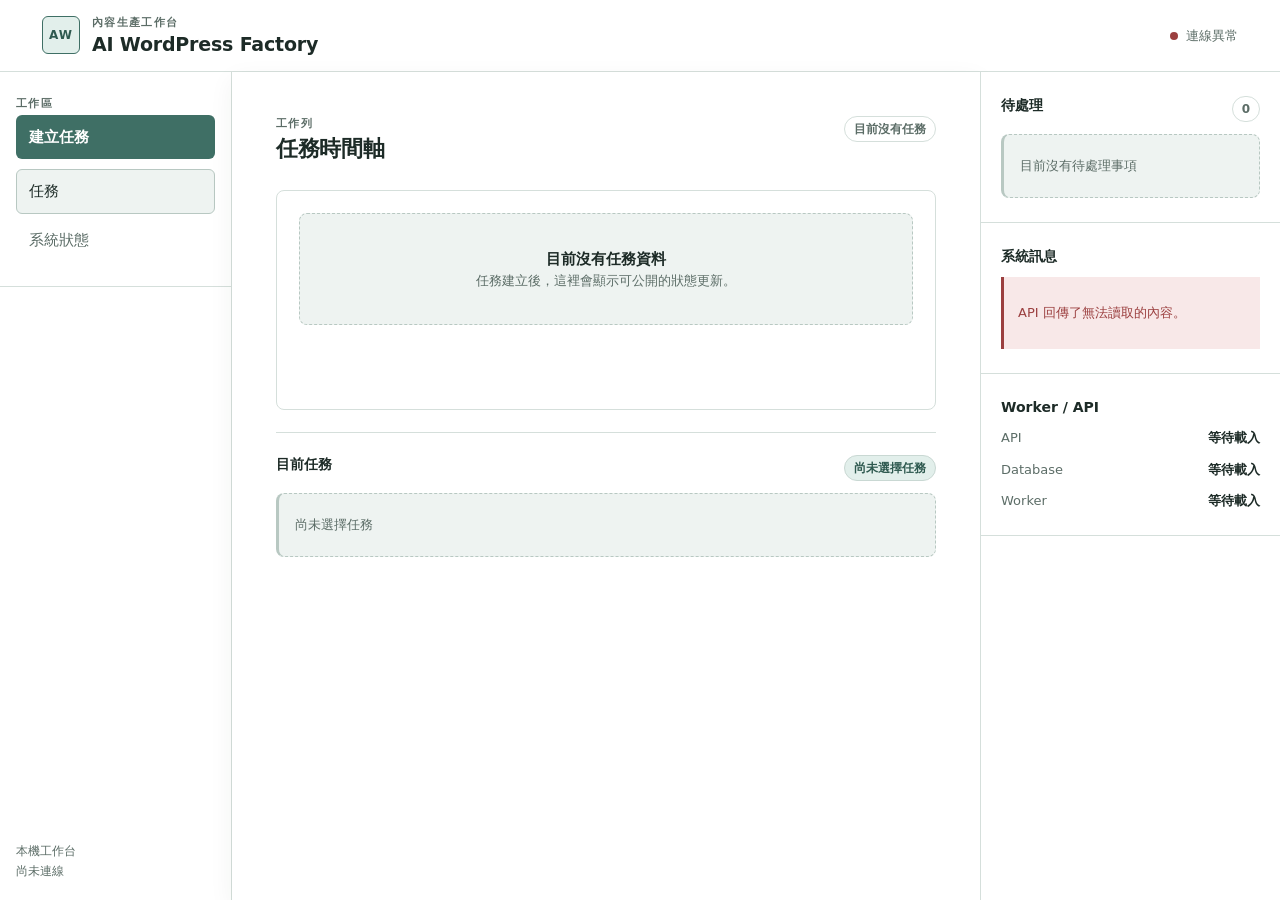
==== static/index.html @ c1b6e2e1 "feat(ui): add static shell and API client - no-build HTML/CSS/ES modules - same-origin API client - " ====
<!doctype html>
<html lang="zh-Hant">
<head>
  <meta charset="utf-8">
  <meta name="viewport" content="width=device-width, initial-scale=1">
  <meta name="color-scheme" content="light">
  <title>AI WordPress Factory</title>
  <link rel="stylesheet" href="/static/css/app.css">
</head>
<body>
  <div class="app-shell" data-active-panel="tasks">
    <header class="topbar">
      <div class="brand-block">
        <span class="brand-mark" aria-hidden="true">AW</span>
        <div class="brand-copy">
          <p class="brand-overline">內容生產工作台</p>
          <h1>AI WordPress Factory</h1>
        </div>
      </div>
      <div class="connection" aria-label="系統連線">
        <span class="connection-dot" aria-hidden="true"></span>
        <span id="connection-label">載入中</span>
      </div>
    </header>

    <nav class="mobile-nav" aria-label="行動版主要選單">
      <div class="mobile-tabs" role="tablist" aria-label="主要面板">
        <button class="mobile-tab" type="button" role="tab" aria-selected="true" data-panel="tasks">任務</button>
        <button class="mobile-tab" type="button" role="tab" aria-selected="false" data-panel="menu">主選單</button>
        <button class="mobile-tab" type="button" role="tab" aria-selected="false" data-panel="messages">訊息</button>
      </div>
    </nav>

    <div class="layout">
      <aside class="panel panel-nav" aria-labelledby="nav-title">
        <h2 id="nav-title" class="visually-hidden">主要選單</h2>
        <div class="nav-section">
          <p class="section-label">工作區</p>
          <button class="nav-action" type="button" data-panel="tasks">建立任務</button>
          <nav class="nav-links" aria-label="任務選單">
            <button class="nav-link" type="button" data-panel="tasks" aria-current="page">任務</button>
            <button class="nav-link" type="button" data-panel="messages">系統狀態</button>
          </nav>
        </div>
        <div class="nav-foot">
          <p>本機工作台</p>
          <p class="muted">尚未連線</p>
        </div>
      </aside>

      <main class="panel panel-main" aria-labelledby="timeline-title">
        <div class="panel-heading">
          <div>
            <p class="eyebrow">工作列</p>
            <h2 id="timeline-title">任務時間軸</h2>
          </div>
          <span class="date-label" id="timeline-date">載入中</span>
        </div>

        <section class="timeline-region" aria-labelledby="timeline-title">
          <div id="timeline-loading" class="loading-state" role="status" aria-live="polite">
            <span class="skeleton skeleton-title" aria-hidden="true"></span>
            <span class="skeleton skeleton-line" aria-hidden="true"></span>
            <span class="skeleton skeleton-line skeleton-line-short" aria-hidden="true"></span>
            <span class="visually-hidden">正在載入任務時間軸</span>
          </div>
          <div id="timeline-empty" class="empty-state" hidden>
            <p class="empty-title">目前沒有任務資料</p>
            <p class="empty-copy">任務建立後，這裡會顯示可公開的狀態更新。</p>
          </div>
          <div id="timeline-content" class="timeline-content" hidden></div>
        </section>

        <section class="current-task" aria-labelledby="current-task-title">
          <div class="subsection-heading">
            <h3 id="current-task-title">目前任務</h3>
            <span id="current-task-status" class="status-chip">等待載入</span>
          </div>
          <div id="current-task-empty" class="quiet-state">尚未選擇任務</div>
          <div id="current-task-detail" class="current-task-detail" hidden></div>
        </section>
      </main>

      <aside class="panel panel-side" aria-labelledby="side-title">
        <h2 id="side-title" class="visually-hidden">待處理與系統</h2>
        <section class="side-section" aria-labelledby="pending-title">
          <div class="subsection-heading">
            <h3 id="pending-title">待處理</h3>
            <span class="count-label">0</span>
          </div>
          <div id="pending-empty" class="quiet-state">目前沒有待處理事項</div>
          <div id="pending-list" hidden></div>
        </section>

        <section class="side-section" aria-labelledby="message-title">
          <div class="subsection-heading">
            <h3 id="message-title">系統訊息</h3>
          </div>
          <div id="system-message" class="message-state" role="status" aria-live="polite">正在載入</div>
        </section>

        <section class="side-section" aria-labelledby="health-title">
          <div class="subsection-heading">
            <h3 id="health-title">Worker / API</h3>
          </div>
          <dl class="health-grid">
            <div><dt>API</dt><dd id="health-api">等待載入</dd></div>
            <div><dt>Database</dt><dd id="health-database">等待載入</dd></div>
            <div><dt>Worker</dt><dd id="health-worker">等待載入</dd></div>
          </dl>
        </section>
      </aside>
    </div>
  </div>
  <script type="module" src="/static/js/app.js"></script>
</body>
</html>
---- static/css/app.css ----
:root {
  color-scheme: light;
  --bg: #f3f6f5;
  --surface: #ffffff;
  --surface-muted: #eef3f1;
  --border: #d5dfdb;
  --border-strong: #b8c8c2;
  --text: #1d2b27;
  --text-muted: #5c6d67;
  --accent: #3f6f65;
  --accent-strong: #2e594f;
  --accent-soft: #e2efeb;
  --warning: #8a5a22;
  --danger: #9b3f3f;
  --shadow: 0 8px 24px rgba(29, 43, 39, 0.06);
  --radius: 8px;
  --nav-width: 232px;
  --side-width: 300px;
}

* {
  box-sizing: border-box;
}

html {
  min-width: 320px;
  background: var(--bg);
}

body {
  min-height: 100%;
  margin: 0;
  background: var(--bg);
  color: var(--text);
  font-family: ui-sans-serif, system-ui, -apple-system, BlinkMacSystemFont, "Segoe UI", sans-serif;
  font-size: 15px;
  line-height: 1.5;
}

button,
input,
textarea,
select {
  font: inherit;
}

button {
  color: inherit;
}

button:focus-visible,
a:focus-visible {
  outline: 3px solid rgba(63, 111, 101, 0.32);
  outline-offset: 2px;
}

[hidden] {
  display: none !important;
}

.app-shell {
  min-height: 100dvh;
  display: flex;
  flex-direction: column;
}

.topbar {
  min-height: 72px;
  display: flex;
  align-items: center;
  justify-content: space-between;
  gap: 24px;
  padding: 12px clamp(18px, 4vw, 42px);
  background: var(--surface);
  border-bottom: 1px solid var(--border);
}

.brand-block {
  display: flex;
  align-items: center;
  min-width: 0;
  gap: 12px;
}

.brand-mark {
  width: 38px;
  height: 38px;
  display: grid;
  place-items: center;
  flex: 0 0 auto;
  border: 1px solid var(--accent);
  border-radius: 6px;
  background: var(--accent-soft);
  color: var(--accent-strong);
  font-size: 12px;
  font-weight: 700;
  letter-spacing: 0.08em;
}

.brand-copy {
  min-width: 0;
}

.brand-overline,
.eyebrow,
.section-label {
  margin: 0 0 2px;
  color: var(--text-muted);
  font-size: 11px;
  font-weight: 700;
  letter-spacing: 0.12em;
  text-transform: uppercase;
}

h1,
h2,
h3,
p {
  margin-top: 0;
}

h1 {
  margin-bottom: 0;
  font-size: 19px;
  line-height: 1.2;
  letter-spacing: -0.01em;
}

h2 {
  margin-bottom: 0;
  font-size: 22px;
  line-height: 1.25;
  letter-spacing: -0.015em;
}

h3 {
  margin-bottom: 0;
  font-size: 14px;
  line-height: 1.3;
}

.connection {
  display: inline-flex;
  align-items: center;
  gap: 8px;
  color: var(--text-muted);
  font-size: 13px;
  white-space: nowrap;
}

.connection-dot {
  width: 8px;
  height: 8px;
  border-radius: 50%;
  background: var(--warning);
}

.connection.is-ready .connection-dot {
  background: var(--accent);
}

.connection.is-error .connection-dot {
  background: var(--danger);
}

.mobile-nav {
  display: none;
}

.layout {
  flex: 1 1 auto;
  display: grid;
  grid-template-columns: var(--nav-width) minmax(0, 1fr) var(--side-width);
  min-height: 0;
  background: var(--bg);
}

.panel {
  min-width: 0;
  background: var(--surface);
}

.panel-nav {
  display: flex;
  flex-direction: column;
  border-right: 1px solid var(--border);
}

.nav-section {
  padding: 24px 16px;
  border-bottom: 1px solid var(--border);
}

.nav-action,
.nav-link {
  width: 100%;
  display: block;
  padding: 10px 12px;
  border: 1px solid transparent;
  border-radius: 6px;
  background: transparent;
  text-align: left;
  cursor: pointer;
  transition: background-color 160ms ease, border-color 160ms ease, color 160ms ease;
}

.nav-action {
  margin-bottom: 10px;
  background: var(--accent);
  color: #ffffff;
  font-weight: 700;
}

.nav-action:hover {
  background: var(--accent-strong);
}

.nav-action:active,
.nav-link:active,
.mobile-tab:active {
  transform: translateY(1px);
}

.nav-link {
  color: var(--text-muted);
}

.nav-link:hover,
.nav-link[aria-current="page"] {
  border-color: var(--border-strong);
  background: var(--surface-muted);
  color: var(--text);
}

.nav-links {
  display: grid;
  gap: 4px;
}

.nav-foot {
  margin-top: auto;
  padding: 18px 16px;
  color: var(--text-muted);
  font-size: 12px;
}

.nav-foot p {
  margin-bottom: 2px;
}

.panel-main {
  overflow: auto;
  padding: clamp(22px, 4vw, 44px);
  box-shadow: var(--shadow);
}

.panel-heading,
.subsection-heading {
  display: flex;
  align-items: flex-start;
  justify-content: space-between;
  gap: 16px;
}

.panel-heading {
  margin-bottom: 28px;
}

.date-label,
.count-label,
.status-chip {
  display: inline-flex;
  align-items: center;
  min-height: 26px;
  padding: 3px 9px;
  border: 1px solid var(--border);
  border-radius: 999px;
  background: var(--surface);
  color: var(--text-muted);
  font-size: 12px;
  font-weight: 600;
  white-space: nowrap;
}

.status-chip {
  border-color: #c9d8d3;
  background: var(--accent-soft);
  color: var(--accent-strong);
}

.timeline-region {
  min-height: 220px;
  padding: 22px;
  border: 1px solid var(--border);
  border-radius: var(--radius);
  background: var(--surface);
}

.loading-state,
.empty-state,
.quiet-state,
.message-state {
  min-height: 112px;
  display: grid;
  align-content: center;
  justify-items: center;
  padding: 20px;
  text-align: center;
}

.empty-state,
.quiet-state {
  border: 1px dashed var(--border-strong);
  border-radius: var(--radius);
  background: var(--surface-muted);
}

.empty-title,
.empty-copy,
.quiet-state,
.message-state {
  margin-bottom: 0;
  color: var(--text-muted);
}

.empty-title {
  color: var(--text);
  font-weight: 700;
}

.empty-copy {
  max-width: 42ch;
  margin-bottom: 0;
  font-size: 13px;
}

.skeleton {
  display: block;
  border-radius: 4px;
  background: var(--surface-muted);
}

.skeleton-title {
  width: 42%;
  height: 18px;
  margin-bottom: 18px;
}

.skeleton-line {
  width: 100%;
  height: 10px;
  margin-bottom: 10px;
}

.skeleton-line-short {
  width: 68%;
}

.current-task {
  margin-top: 22px;
  padding-top: 22px;
  border-top: 1px solid var(--border);
}

.subsection-heading {
  margin-bottom: 12px;
}

.quiet-state {
  min-height: 64px;
  justify-items: start;
  padding: 14px 16px;
  border-left: 3px solid var(--border-strong);
  background: var(--surface-muted);
  font-size: 13px;
}

.current-task-detail {
  padding: 14px 16px;
  border: 1px solid var(--border);
  border-radius: 6px;
}

.panel-side {
  border-left: 1px solid var(--border);
}

.side-section {
  padding: 24px 20px;
  border-bottom: 1px solid var(--border);
}

.count-label {
  min-width: 26px;
  justify-content: center;
}

.message-state {
  min-height: 72px;
  justify-items: start;
  padding: 12px 14px;
  border-left: 3px solid var(--accent);
  background: var(--accent-soft);
  color: var(--accent-strong);
  font-size: 13px;
}

.message-state.is-error {
  border-left-color: var(--danger);
  background: #f8e8e8;
  color: var(--danger);
}

.health-grid {
  display: grid;
  gap: 12px;
  margin: 0;
}

.health-grid div {
  display: flex;
  align-items: baseline;
  justify-content: space-between;
  gap: 12px;
}

.health-grid dt {
  color: var(--text-muted);
  font-size: 13px;
}

.health-grid dd {
  margin: 0;
  color: var(--text);
  font-size: 13px;
  font-weight: 700;
  text-align: right;
}

.visually-hidden {
  position: absolute !important;
  width: 1px !important;
  height: 1px !important;
  padding: 0 !important;
  margin: -1px !important;
  overflow: hidden !important;
  clip: rect(0, 0, 0, 0) !important;
  white-space: nowrap !important;
  border: 0 !important;
}

@media (max-width: 900px) {
  .topbar {
    min-height: 64px;
    gap: 12px;
    padding: 10px 16px;
  }

  .brand-mark {
    width: 34px;
    height: 34px;
  }

  .brand-overline {
    display: none;
  }

  h1 {
    font-size: 16px;
  }

  .connection {
    font-size: 12px;
  }

  .mobile-nav {
    display: block;
    background: var(--surface);
    border-bottom: 1px solid var(--border);
  }

  .mobile-tabs {
    display: grid;
    grid-template-columns: repeat(3, 1fr);
    gap: 4px;
    padding: 7px;
  }

  .mobile-tab {
    min-height: 38px;
    padding: 6px 8px;
    border: 1px solid transparent;
    border-radius: 6px;
    background: transparent;
    color: var(--text-muted);
    font-weight: 700;
    cursor: pointer;
  }

  .mobile-tab[aria-selected="true"] {
    border-color: var(--border-strong);
    background: var(--accent-soft);
    color: var(--accent-strong);
  }

  .layout {
    display: block;
  }

  .panel {
    display: none;
    border: 0;
    box-shadow: none;
  }

  .app-shell[data-active-panel="tasks"] .panel-main,
  .app-shell[data-active-panel="menu"] .panel-nav,
  .app-shell[data-active-panel="messages"] .panel-side {
    display: block;
  }

  .panel-nav,
  .panel-side {
    min-height: calc(100dvh - 128px);
  }

  .panel-main {
    min-height: calc(100dvh - 128px);
    padding: 20px 16px;
  }

  .panel-nav {
    padding: 0;
  }

  .panel-side {
    padding: 0;
  }

  .nav-section,
  .side-section {
    padding: 20px 16px;
  }

  .nav-foot {
    padding: 16px;
  }

  .timeline-region {
    min-height: 190px;
    padding: 16px;
  }

  .panel-heading {
    margin-bottom: 20px;
  }

  h2 {
    font-size: 20px;
  }
}

@media (prefers-reduced-motion: reduce) {
  *,
  *::before,
  *::after {
    scroll-behavior: auto !important;
    transition-duration: 0.01ms !important;
    animation-duration: 0.01ms !important;
    animation-iteration-count: 1 !important;
  }
}
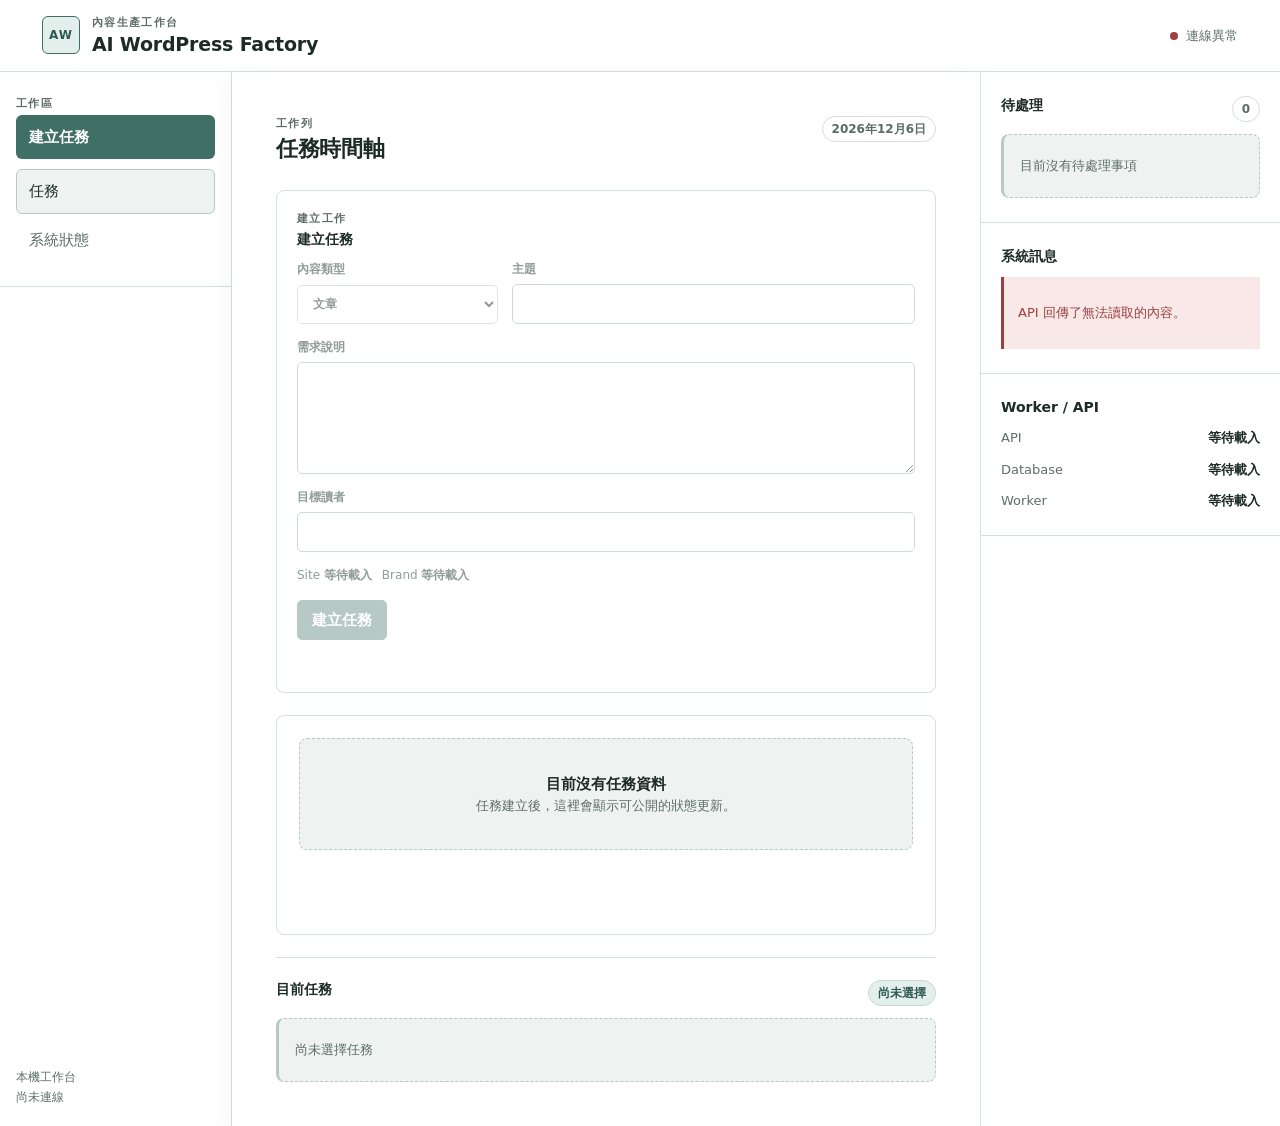
==== commit ce8b27bc: "feat(ui): add task creation and timeline polling - POST/PAGE task form - stable idempotent submissio" ====
--- a/static/index.html
+++ b/static/index.html
@@ -57,6 +57,55 @@
           <span class="date-label" id="timeline-date">載入中</span>
         </div>
 
+        <section class="task-composer" aria-labelledby="task-form-title">
+          <div class="subsection-heading">
+            <div>
+              <p class="eyebrow">建立工作</p>
+              <h3 id="task-form-title">建立任務</h3>
+            </div>
+            <button id="new-task-button" class="text-button" type="button" hidden>建立另一筆</button>
+          </div>
+          <form id="task-form" novalidate>
+            <fieldset id="task-fields" disabled>
+              <div class="form-grid">
+                <label>內容類型
+                  <select id="content-type" name="content_type" required>
+                    <option value="POST">文章</option>
+                    <option value="PAGE">頁面</option>
+                  </select>
+                </label>
+                <label>主題
+                  <input id="topic" name="topic" type="text" minlength="3" maxlength="150" required>
+                </label>
+                <label class="form-wide">需求說明
+                  <textarea id="brief" name="brief" minlength="20" maxlength="5000" rows="5" required></textarea>
+                </label>
+                <label id="audience-field" class="form-wide">目標讀者
+                  <input id="target-audience" name="target_audience" type="text" required>
+                </label>
+                <label id="purpose-field" class="form-wide" hidden>頁面用途
+                  <select id="page-purpose" name="page_purpose">
+                    <option value="">請選擇</option>
+                  </select>
+                </label>
+              </div>
+              <div class="scope-summary" aria-label="工作區範圍">
+                <span>Site <strong id="site-label">等待載入</strong></span>
+                <span>Brand <strong id="brand-label">等待載入</strong></span>
+              </div>
+              <div class="form-actions">
+                <button id="submit-task" class="primary-button" type="submit">建立任務</button>
+              </div>
+            </fieldset>
+          </form>
+          <div id="submission-message" class="form-message" role="status" aria-live="polite"></div>
+          <div id="uncertain-actions" class="form-actions" hidden>
+            <button id="resubmit-task" class="primary-button" type="button">使用相同提交識別重新送出</button>
+            <button id="cancel-submission" class="text-button" type="button">取消並重新建立</button>
+          </div>
+          <dl id="request-summary" class="request-summary" hidden></dl>
+        </section>
+
         <section class="timeline-region" aria-labelledby="timeline-title">
           <div id="timeline-loading" class="loading-state" role="status" aria-live="polite">
             <span class="skeleton skeleton-title" aria-hidden="true"></span>
@@ -69,6 +118,9 @@
             <p class="empty-copy">任務建立後，這裡會顯示可公開的狀態更新。</p>
           </div>
           <div id="timeline-content" class="timeline-content" hidden></div>
+          <div class="list-actions">
+            <button id="load-more" class="text-button" type="button" hidden>載入更多</button>
+          </div>
         </section>
 
         <section class="current-task" aria-labelledby="current-task-title">
@@ -78,6 +130,14 @@
           </div>
           <div id="current-task-empty" class="quiet-state">尚未選擇任務</div>
           <div id="current-task-detail" class="current-task-detail" hidden></div>
+          <section id="event-region" class="event-region" aria-labelledby="event-title" hidden>
+            <div class="subsection-heading">
+              <h3 id="event-title">事件紀錄</h3>
+              <span id="event-sync" class="muted">等待同步</span>
+            </div>
+            <ol id="event-list" class="event-list"></ol>
+            <div id="event-empty" class="quiet-state">目前沒有公開事件</div>
+          </section>
         </section>
       </main>
 
--- a/static/css/app.css
+++ b/static/css/app.css
@@ -362,6 +362,226 @@
   border-top: 1px solid var(--border);
 }
 
+.task-composer {
+  margin-bottom: 22px;
+  padding: 20px;
+  border: 1px solid var(--border);
+  border-radius: var(--radius);
+  background: var(--surface);
+}
+
+.form-grid {
+  display: grid;
+  grid-template-columns: minmax(0, 1fr) minmax(0, 2fr);
+  gap: 14px;
+}
+
+.form-grid label {
+  display: grid;
+  gap: 6px;
+  color: var(--text-muted);
+  font-size: 12px;
+  font-weight: 700;
+}
+
+.form-wide {
+  grid-column: 1 / -1;
+}
+
+input,
+select,
+textarea {
+  width: 100%;
+  padding: 10px 11px;
+  border: 1px solid var(--border-strong);
+  border-radius: 5px;
+  background: var(--surface);
+  color: var(--text);
+}
+
+textarea {
+  resize: vertical;
+}
+
+input:invalid:not(:placeholder-shown),
+textarea:invalid:not(:placeholder-shown),
+select:invalid {
+  border-color: var(--danger);
+}
+
+fieldset {
+  min-width: 0;
+  margin: 0;
+  padding: 0;
+  border: 0;
+}
+
+fieldset:disabled {
+  opacity: 0.68;
+}
+
+.scope-summary,
+.form-actions,
+.list-actions,
+.event-meta {
+  display: flex;
+  align-items: center;
+  flex-wrap: wrap;
+  gap: 10px;
+}
+
+.scope-summary {
+  margin-top: 14px;
+  color: var(--text-muted);
+  font-size: 12px;
+}
+
+.form-actions {
+  margin-top: 16px;
+}
+
+.primary-button,
+.text-button {
+  min-height: 38px;
+  padding: 8px 14px;
+  border: 1px solid var(--accent);
+  border-radius: 5px;
+  cursor: pointer;
+  font-weight: 700;
+}
+
+.primary-button {
+  background: var(--accent);
+  color: #ffffff;
+}
+
+.text-button {
+  background: transparent;
+  color: var(--accent-strong);
+}
+
+.primary-button:disabled,
+.text-button:disabled {
+  cursor: not-allowed;
+  opacity: 0.55;
+}
+
+.form-message {
+  min-height: 22px;
+  margin-top: 10px;
+  color: var(--accent-strong);
+  font-size: 13px;
+}
+
+.form-message.is-error {
+  color: var(--danger);
+}
+
+.request-summary,
+.detail-grid {
+  display: grid;
+  grid-template-columns: minmax(110px, 0.35fr) minmax(0, 1fr);
+  gap: 8px 16px;
+  margin: 12px 0 0;
+}
+
+.request-summary dt,
+.detail-grid dt {
+  color: var(--text-muted);
+  font-size: 12px;
+}
+
+.request-summary dd,
+.detail-grid dd {
+  min-width: 0;
+  margin: 0;
+  overflow-wrap: anywhere;
+}
+
+.timeline-content {
+  display: grid;
+  gap: 8px;
+}
+
+.task-row {
+  width: 100%;
+  display: flex;
+  align-items: center;
+  justify-content: space-between;
+  gap: 14px;
+  padding: 12px;
+  border: 1px solid var(--border);
+  border-radius: 6px;
+  background: var(--surface);
+  cursor: pointer;
+  text-align: left;
+}
+
+.task-row:hover,
+.task-row[aria-pressed="true"] {
+  border-color: var(--border-strong);
+  background: var(--surface-muted);
+}
+
+.task-row-main,
+.task-row-meta {
+  display: flex;
+  align-items: center;
+  gap: 10px;
+}
+
+.task-row-main {
+  min-width: 0;
+  flex-wrap: wrap;
+}
+
+.task-row-main strong {
+  overflow-wrap: anywhere;
+}
+
+.task-row-meta {
+  flex: 0 0 auto;
+  color: var(--text-muted);
+  font-size: 12px;
+}
+
+.list-actions {
+  justify-content: center;
+  margin-top: 14px;
+}
+
+.event-region {
+  margin-top: 20px;
+  padding-top: 18px;
+  border-top: 1px solid var(--border);
+}
+
+.event-list {
+  display: grid;
+  gap: 0;
+  margin: 0;
+  padding: 0;
+  list-style: none;
+}
+
+.event-item {
+  padding: 13px 0 13px 18px;
+  border-left: 2px solid var(--border-strong);
+  border-bottom: 1px solid var(--border);
+}
+
+.event-heading {
+  display: flex;
+  justify-content: space-between;
+  gap: 12px;
+}
+
+.event-meta {
+  margin-top: 5px;
+  color: var(--text-muted);
+  font-size: 12px;
+}
+
 .subsection-heading {
   margin-bottom: 12px;
 }
@@ -551,6 +771,22 @@
     padding: 16px;
   }
 
+  .task-composer {
+    padding: 16px;
+  }
+
+  .form-grid,
+  .request-summary,
+  .detail-grid {
+    grid-template-columns: 1fr;
+  }
+
+  .task-row,
+  .event-heading {
+    align-items: flex-start;
+    flex-direction: column;
+  }
+
   .panel-heading {
     margin-bottom: 20px;
   }
